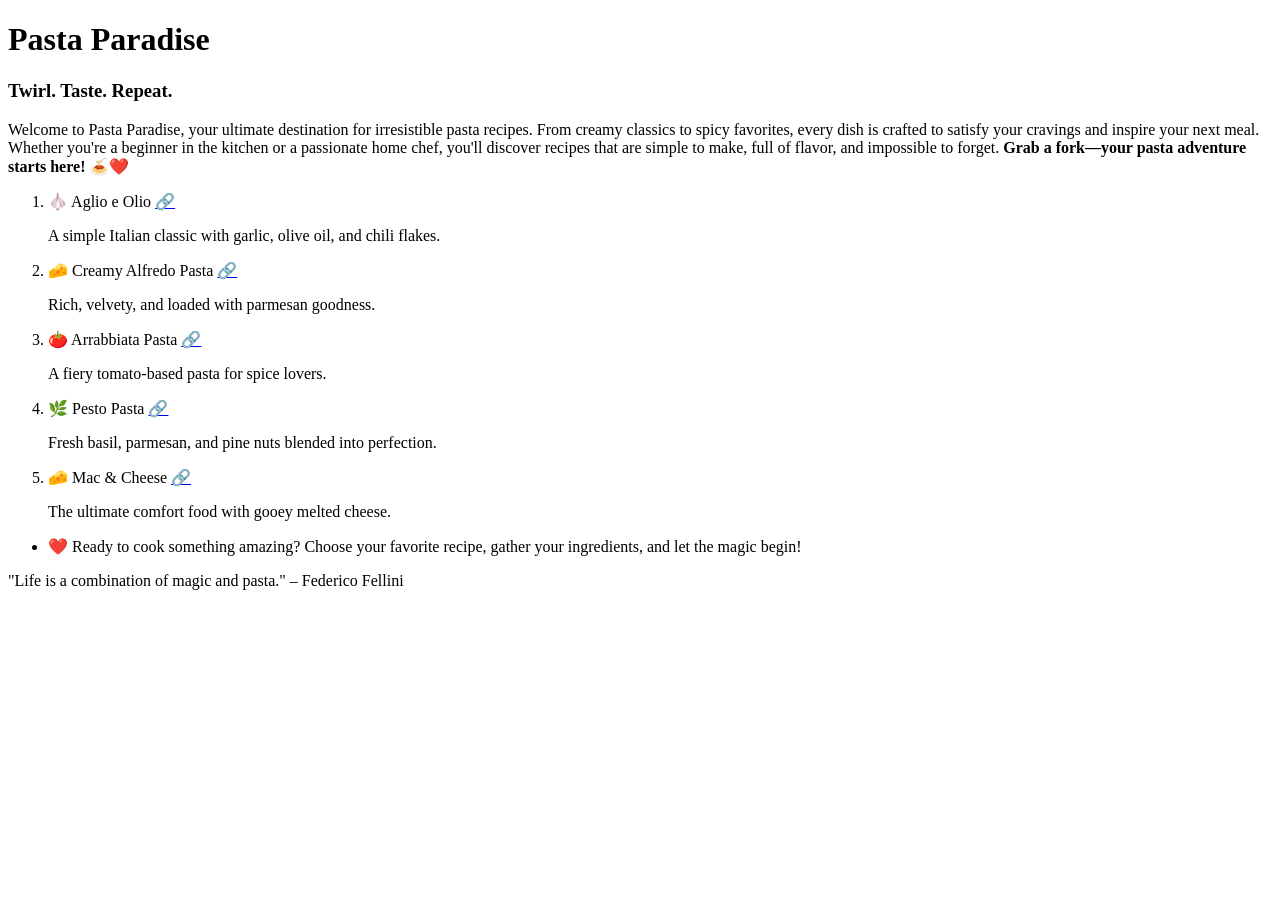
==== index.html @ f4bc2303 "Add Project" ====
<!DOCTYPE html>
<html lang="en">
    <head>
        <meta charset="UTF-8">
        <meta name="viewport" content="width=device-width, initial-scale=1.0">
        <title>Recipes</title>
    </head>
    <body>
        <h1>Pasta Paradise</h1>
        <h3>Twirl. Taste. Repeat.</h3>
        <p>Welcome to Pasta Paradise, your ultimate destination for irresistible pasta recipes. From creamy classics to spicy favorites, every dish is crafted to satisfy your cravings and inspire your next meal. Whether you're a beginner in the kitchen or a passionate home chef, you'll discover recipes that are simple to make, full of flavor, and impossible to forget.

<strong>Grab a fork—your pasta adventure starts here! 🍝❤️</strong></p>
<ol>
    <li>🧄 Aglio e Olio <a href="recipes/AglioeOlio.html">🔗</a>
        <p>A simple Italian classic with garlic, olive oil, and chili flakes.</p>
    </li>
    <li>🧀 Creamy Alfredo Pasta <a href="recipes/alfredo.html">🔗</a>
        <p>Rich, velvety, and loaded with parmesan goodness.</p>
    </li>
    <li>🍅 Arrabbiata Pasta <a href="recipes/arrabiata.html">🔗</a>
        <p>A fiery tomato-based pasta for spice lovers.</p>
    </li>
    <li>🌿 Pesto Pasta <a href="recipes/pesto.html">🔗</a>
        <p>Fresh basil, parmesan, and pine nuts blended into perfection.</p>
    </li>
    <li>🧀 Mac & Cheese <a href="recipes/MacNCheese.html">🔗</a>
        <p>The ultimate comfort food with gooey melted cheese.</p>
    </li>
</ol>
<ul><li>❤️ Ready to cook something amazing?
Choose your favorite recipe, gather your ingredients, and let the magic begin!</li></ul>
<footer>"Life is a combination of magic and pasta." – Federico Fellini</footer>
    </body>
</html>
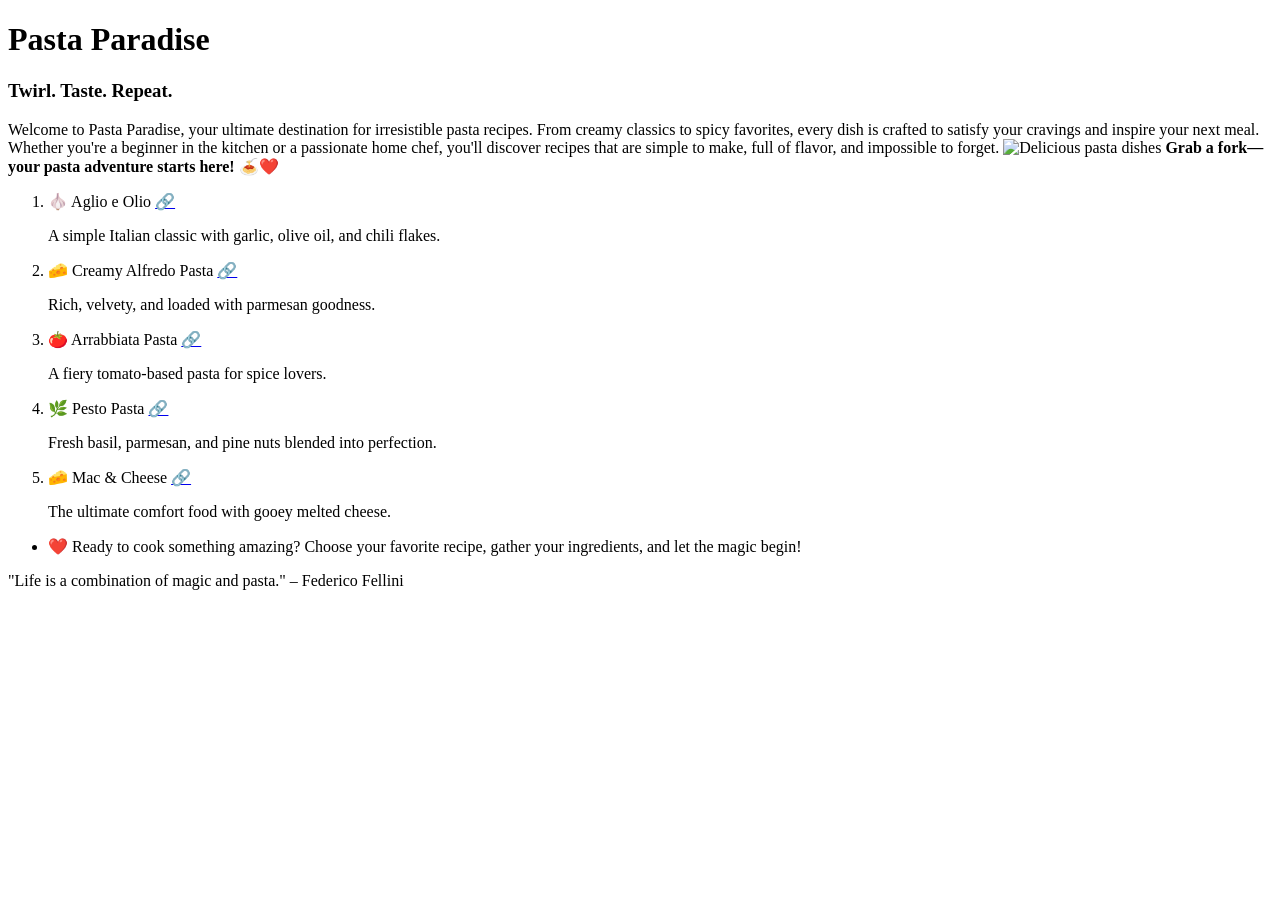
==== commit 45284e1b: "Images Added" ====
--- a/index.html
+++ b/index.html
@@ -9,7 +9,7 @@
         <h1>Pasta Paradise</h1>
         <h3>Twirl. Taste. Repeat.</h3>
         <p>Welcome to Pasta Paradise, your ultimate destination for irresistible pasta recipes. From creamy classics to spicy favorites, every dish is crafted to satisfy your cravings and inspire your next meal. Whether you're a beginner in the kitchen or a passionate home chef, you'll discover recipes that are simple to make, full of flavor, and impossible to forget.
-
+<img src="images/pasta.png" alt="Delicious pasta dishes" style="width:100%;max-width:600px;">
 <strong>Grab a fork—your pasta adventure starts here! 🍝❤️</strong></p>
 <ol>
     <li>🧄 Aglio e Olio <a href="recipes/AglioeOlio.html">🔗</a>
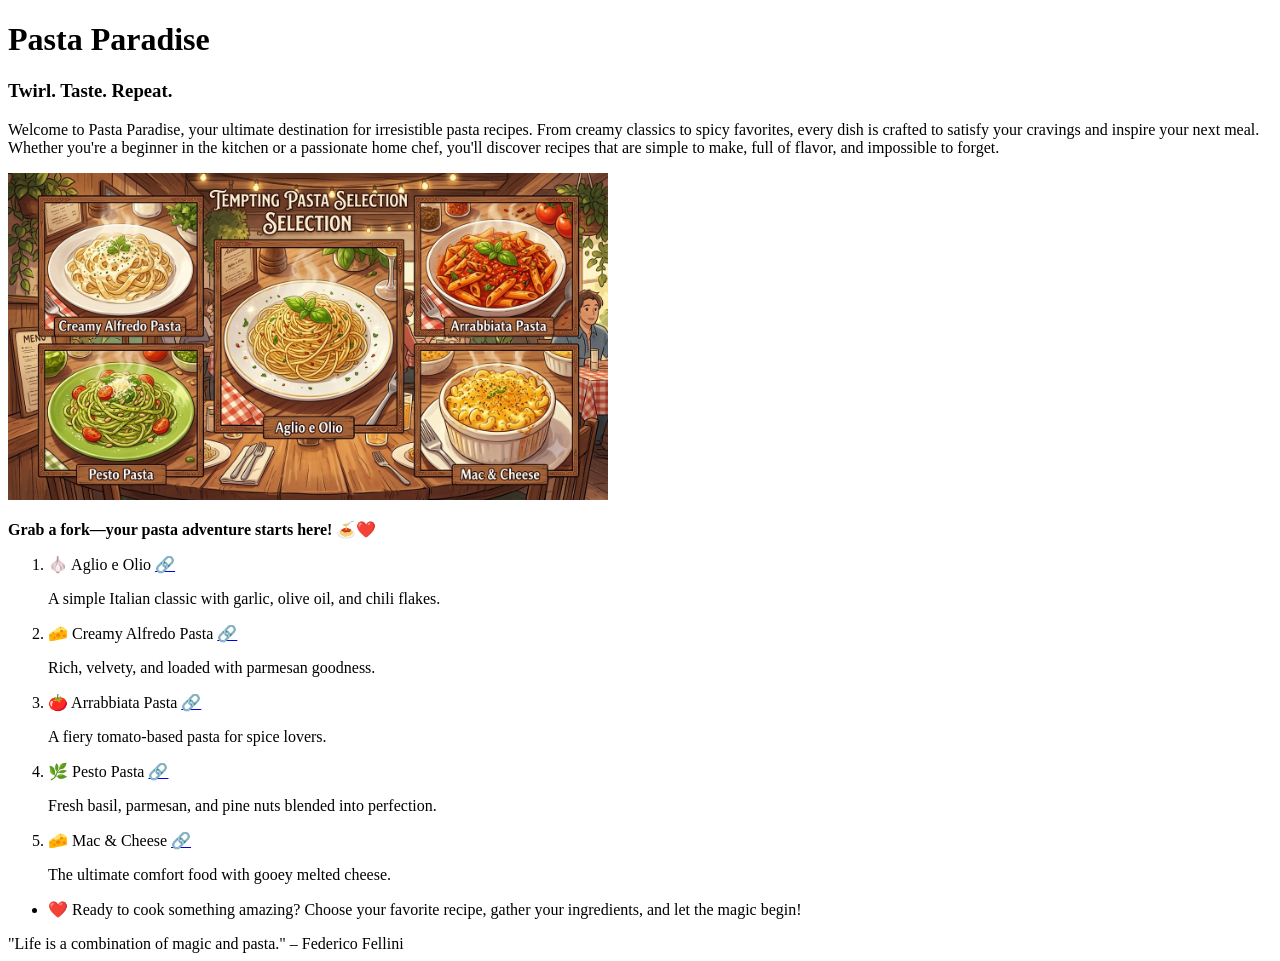
==== commit 90fff80f: "Final" ====
--- a/index.html
+++ b/index.html
@@ -8,9 +8,9 @@
     <body>
         <h1>Pasta Paradise</h1>
         <h3>Twirl. Taste. Repeat.</h3>
-        <p>Welcome to Pasta Paradise, your ultimate destination for irresistible pasta recipes. From creamy classics to spicy favorites, every dish is crafted to satisfy your cravings and inspire your next meal. Whether you're a beginner in the kitchen or a passionate home chef, you'll discover recipes that are simple to make, full of flavor, and impossible to forget.
+        <p>Welcome to Pasta Paradise, your ultimate destination for irresistible pasta recipes. From creamy classics to spicy favorites, every dish is crafted to satisfy your cravings and inspire your next meal. Whether you're a beginner in the kitchen or a passionate home chef, you'll discover recipes that are simple to make, full of flavor, and impossible to forget.</p>
 <img src="images/pasta.png" alt="Delicious pasta dishes" style="width:100%;max-width:600px;">
-<strong>Grab a fork—your pasta adventure starts here! 🍝❤️</strong></p>
+<p><strong>Grab a fork—your pasta adventure starts here! 🍝❤️</strong></p>
 <ol>
     <li>🧄 Aglio e Olio <a href="recipes/AglioeOlio.html">🔗</a>
         <p>A simple Italian classic with garlic, olive oil, and chili flakes.</p>
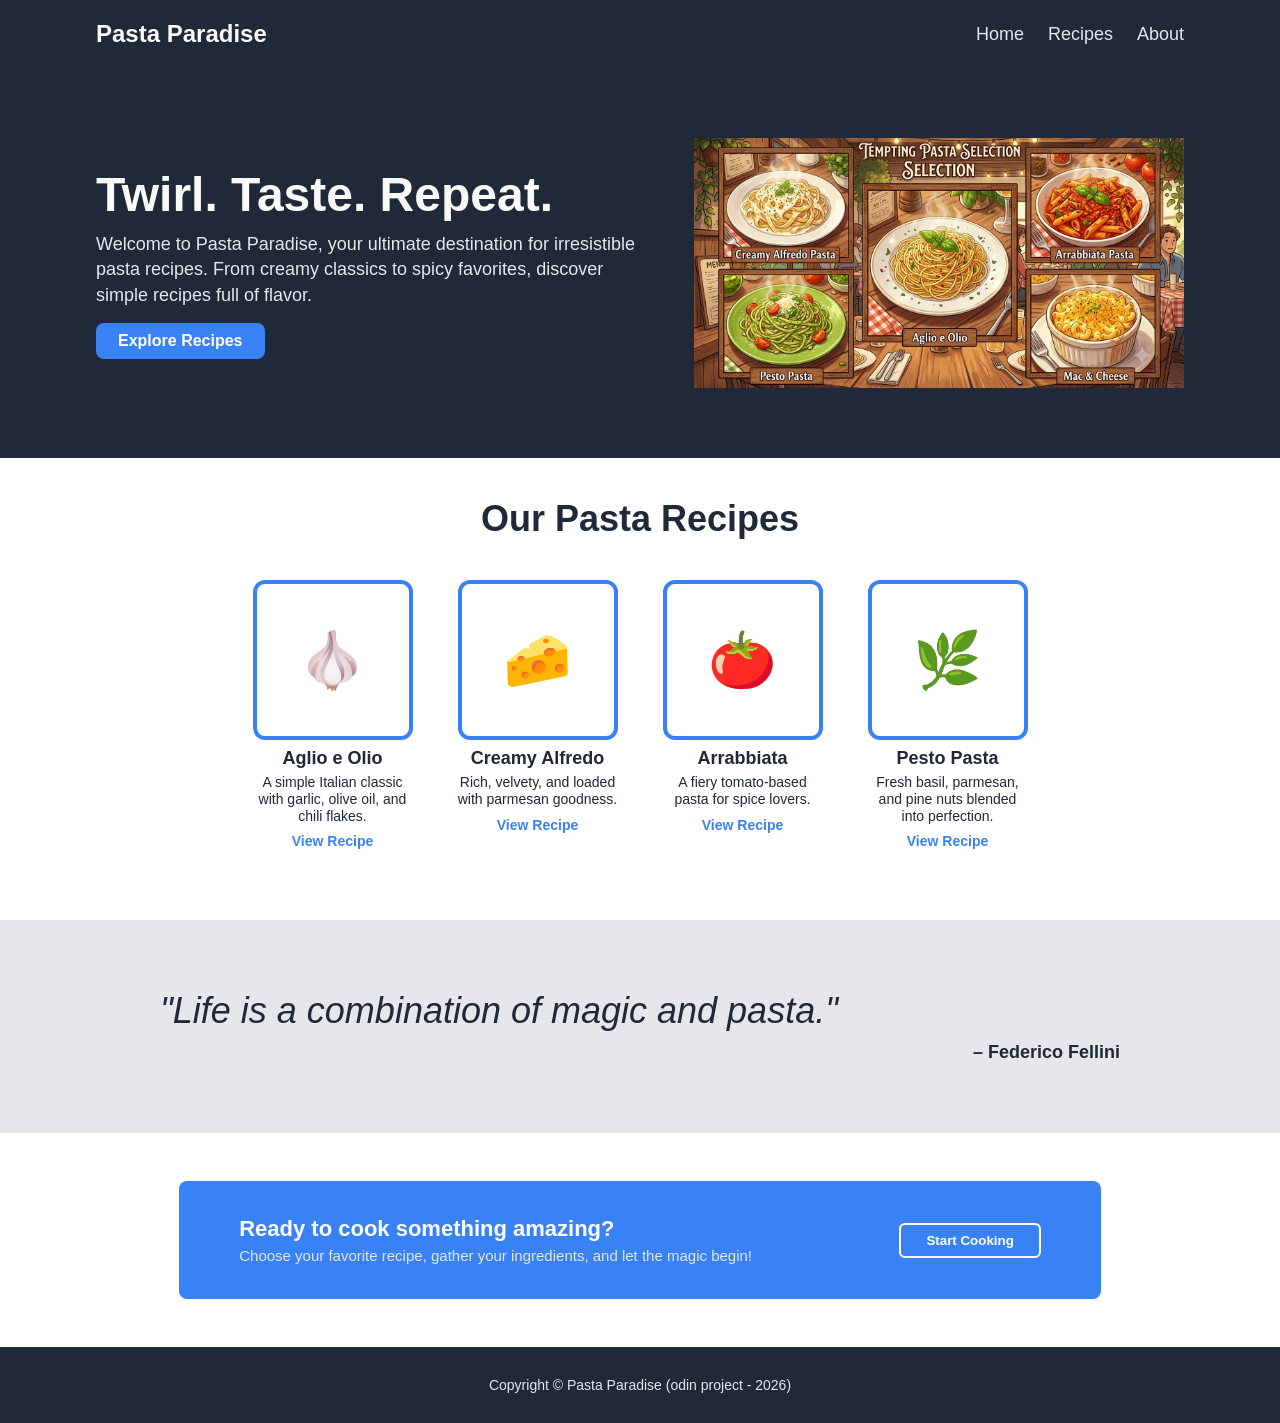
==== commit ef04c623: "style update" ====
--- a/index.html
+++ b/index.html
@@ -1,35 +1,144 @@
 <!DOCTYPE html>
 <html lang="en">
-    <head>
-        <meta charset="UTF-8">
-        <meta name="viewport" content="width=device-width, initial-scale=1.0">
-        <title>Recipes</title>
-    </head>
-    <body>
-        <h1>Pasta Paradise</h1>
-        <h3>Twirl. Taste. Repeat.</h3>
-        <p>Welcome to Pasta Paradise, your ultimate destination for irresistible pasta recipes. From creamy classics to spicy favorites, every dish is crafted to satisfy your cravings and inspire your next meal. Whether you're a beginner in the kitchen or a passionate home chef, you'll discover recipes that are simple to make, full of flavor, and impossible to forget.</p>
-<img src="images/pasta.png" alt="Delicious pasta dishes" style="width:100%;max-width:600px;">
-<p><strong>Grab a fork—your pasta adventure starts here! 🍝❤️</strong></p>
-<ol>
-    <li>🧄 Aglio e Olio <a href="recipes/AglioeOlio.html">🔗</a>
-        <p>A simple Italian classic with garlic, olive oil, and chili flakes.</p>
-    </li>
-    <li>🧀 Creamy Alfredo Pasta <a href="recipes/alfredo.html">🔗</a>
-        <p>Rich, velvety, and loaded with parmesan goodness.</p>
-    </li>
-    <li>🍅 Arrabbiata Pasta <a href="recipes/arrabiata.html">🔗</a>
-        <p>A fiery tomato-based pasta for spice lovers.</p>
-    </li>
-    <li>🌿 Pesto Pasta <a href="recipes/pesto.html">🔗</a>
-        <p>Fresh basil, parmesan, and pine nuts blended into perfection.</p>
-    </li>
-    <li>🧀 Mac & Cheese <a href="recipes/MacNCheese.html">🔗</a>
-        <p>The ultimate comfort food with gooey melted cheese.</p>
-    </li>
-</ol>
-<ul><li>❤️ Ready to cook something amazing?
-Choose your favorite recipe, gather your ingredients, and let the magic begin!</li></ul>
-<footer>"Life is a combination of magic and pasta." – Federico Fellini</footer>
-    </body>
+<head>
+    <meta charset="UTF-8">
+    <meta name="viewport" content="width=device-width, initial-scale=1.0">
+    <title>Pasta Paradise</title>
+    <link rel="stylesheet" href="style.css">
+</head>
+
+<body>
+
+    <!-- Header -->
+    <header class="header">
+        <div class="logo">Pasta Paradise</div>
+
+        <nav class="header-links">
+            <a href="#">Home</a>
+            <a href="#">Recipes</a>
+            <a href="#">About</a>
+        </nav>
+    </header>
+
+
+    <!-- Hero Section -->
+    <section class="hero">
+
+        <div class="hero-content">
+            <h1>Twirl. Taste. Repeat.</h1>
+
+            <p>
+                Welcome to Pasta Paradise, your ultimate destination for
+                irresistible pasta recipes. From creamy classics to spicy
+                favorites, discover simple recipes full of flavor.
+            </p>
+
+            <button>Explore Recipes</button>
+        </div>
+
+        <div class="hero-image">
+            <img src="images/pasta.png" alt="Delicious pasta dishes">
+        </div>
+
+    </section>
+
+
+    <!-- Information Section -->
+    <section class="information">
+
+        <h2>Our Pasta Recipes</h2>
+
+        <div class="cards">
+
+            <div class="card">
+                <div class="card-image">
+                    🧄
+                </div>
+                <h3>Aglio e Olio</h3>
+                <p>
+                    A simple Italian classic with garlic, olive oil,
+                    and chili flakes.
+                </p>
+                <a href="recipes/AglioeOlio.html">View Recipe</a>
+            </div>
+
+
+            <div class="card">
+                <div class="card-image">
+                    🧀
+                </div>
+                <h3>Creamy Alfredo</h3>
+                <p>
+                    Rich, velvety, and loaded with parmesan goodness.
+                </p>
+                <a href="recipes/alfredo.html">View Recipe</a>
+            </div>
+
+
+            <div class="card">
+                <div class="card-image">
+                    🍅
+                </div>
+                <h3>Arrabbiata</h3>
+                <p>
+                    A fiery tomato-based pasta for spice lovers.
+                </p>
+                <a href="recipes/arrabiata.html">View Recipe</a>
+            </div>
+
+
+            <div class="card">
+                <div class="card-image">
+                    🌿
+                </div>
+                <h3>Pesto Pasta</h3>
+                <p>
+                    Fresh basil, parmesan, and pine nuts blended
+                    into perfection.
+                </p>
+                <a href="recipes/pesto.html">View Recipe</a>
+            </div>
+
+        </div>
+
+    </section>
+
+
+    <!-- Quote Section -->
+    <section class="quote">
+
+        <p class="quote-text">
+            "Life is a combination of magic and pasta."
+        </p>
+
+        <p class="quote-author">
+            – Federico Fellini
+        </p>
+
+    </section>
+
+
+    <!-- Call To Action -->
+    <section class="cta">
+
+        <div>
+            <h2>Ready to cook something amazing?</h2>
+
+            <p>
+                Choose your favorite recipe, gather your ingredients,
+                and let the magic begin!
+            </p>
+        </div>
+
+        <button>Start Cooking</button>
+
+    </section>
+
+
+    <!-- Footer -->
+    <footer class="footer">
+        Copyright © Pasta Paradise (odin project - 2026)
+    </footer>
+
+</body>
 </html>
--- a/style.css
+++ b/style.css
@@ -0,0 +1,256 @@
+/* =========================
+   GENERAL
+========================= */
+
+* {
+    box-sizing: border-box;
+    margin: 0;
+    padding: 0;
+}
+
+body {
+    font-family: "Roboto", sans-serif;
+    color: #1F2937;
+}
+
+
+/* =========================
+   HEADER
+========================= */
+
+.header {
+    background-color: #1F2937;
+    display: flex;
+    justify-content: space-between;
+    align-items: center;
+    padding: 20px 96px;
+}
+
+.logo {
+    font-size: 24px;
+    color: #F9FAF8;
+    font-weight: 700;
+}
+
+.header-links {
+    display: flex;
+    gap: 24px;
+}
+
+.header-links a {
+    font-size: 18px;
+    color: #E5E7EB;
+    text-decoration: none;
+}
+
+
+/* =========================
+   HERO
+========================= */
+
+.hero {
+    background-color: #1F2937;
+
+    display: flex;
+    justify-content: space-between;
+    align-items: center;
+
+    padding: 70px 96px;
+    gap: 50px;
+}
+
+.hero-content {
+    width: 50%;
+}
+
+.hero h1 {
+    font-size: 48px;
+    color: #F9FAF8;
+    font-weight: 900;
+    margin-bottom: 10px;
+}
+
+.hero p {
+    font-size: 18px;
+    color: #E5E7EB;
+    line-height: 1.4;
+    margin-bottom: 15px;
+}
+
+.hero button {
+    background-color: #3882F6;
+    color: white;
+
+    border: none;
+    border-radius: 8px;
+
+    padding: 9px 22px;
+
+    font-size: 16px;
+    font-weight: 700;
+}
+
+.hero-image {
+    width: 45%;
+    height: 250px;
+
+    background-color: #6B7280;
+
+    display: flex;
+    justify-content: center;
+    align-items: center;
+
+    overflow: hidden;
+}
+
+.hero-image img {
+    width: 100%;
+    height: 100%;
+    object-fit: cover;
+}
+
+
+/* =========================
+   INFORMATION
+========================= */
+
+.information {
+    text-align: center;
+    padding: 40px 70px 70px;
+}
+
+.information h2 {
+    font-size: 36px;
+    color: #1F2937;
+    font-weight: 900;
+    margin-bottom: 40px;
+}
+
+.cards {
+    display: flex;
+    justify-content: center;
+    gap: 45px;
+}
+
+.card {
+    width: 160px;
+}
+
+.card-image {
+    width: 160px;
+    height: 160px;
+
+    border: 4px solid #3882F6;
+    border-radius: 12px;
+
+    display: flex;
+    justify-content: center;
+    align-items: center;
+
+    font-size: 55px;
+
+    margin-bottom: 8px;
+}
+
+.card h3 {
+    font-size: 18px;
+    margin-bottom: 5px;
+}
+
+.card p {
+    font-size: 14px;
+    line-height: 1.2;
+    margin-bottom: 8px;
+}
+
+.card a {
+    color: #3882F6;
+    text-decoration: none;
+    font-size: 14px;
+    font-weight: 700;
+}
+
+
+/* =========================
+   QUOTE
+========================= */
+
+.quote {
+    background-color: #E5E7EB;
+
+    padding: 70px 160px;
+}
+
+.quote-text {
+    font-size: 36px;
+    color: #1F2937;
+    font-weight: 300;
+    font-style: italic;
+}
+
+.quote-author {
+    text-align: right;
+    font-size: 18px;
+    font-weight: 700;
+    margin-top: 10px;
+}
+
+
+/* =========================
+   CALL TO ACTION
+========================= */
+
+.cta {
+    background-color: #3882F6;
+
+    width: 72%;
+
+    margin: 48px auto;
+
+    padding: 35px 60px;
+
+    border-radius: 8px;
+
+    display: flex;
+    justify-content: space-between;
+    align-items: center;
+}
+
+.cta h2 {
+    color: white;
+    font-size: 22px;
+    margin-bottom: 5px;
+}
+
+.cta p {
+    color: #E5E7EB;
+    font-size: 15px;
+}
+
+.cta button {
+    background-color: #3882F6;
+    color: white;
+
+    border: 2px solid white;
+    border-radius: 6px;
+
+    padding: 8px 25px;
+
+    font-weight: 700;
+}
+
+
+/* =========================
+   FOOTER
+========================= */
+
+.footer {
+    background-color: #1F2937;
+    color: #E5E7EB;
+
+    text-align: center;
+
+    padding: 30px;
+
+    font-size: 14px;
+}
